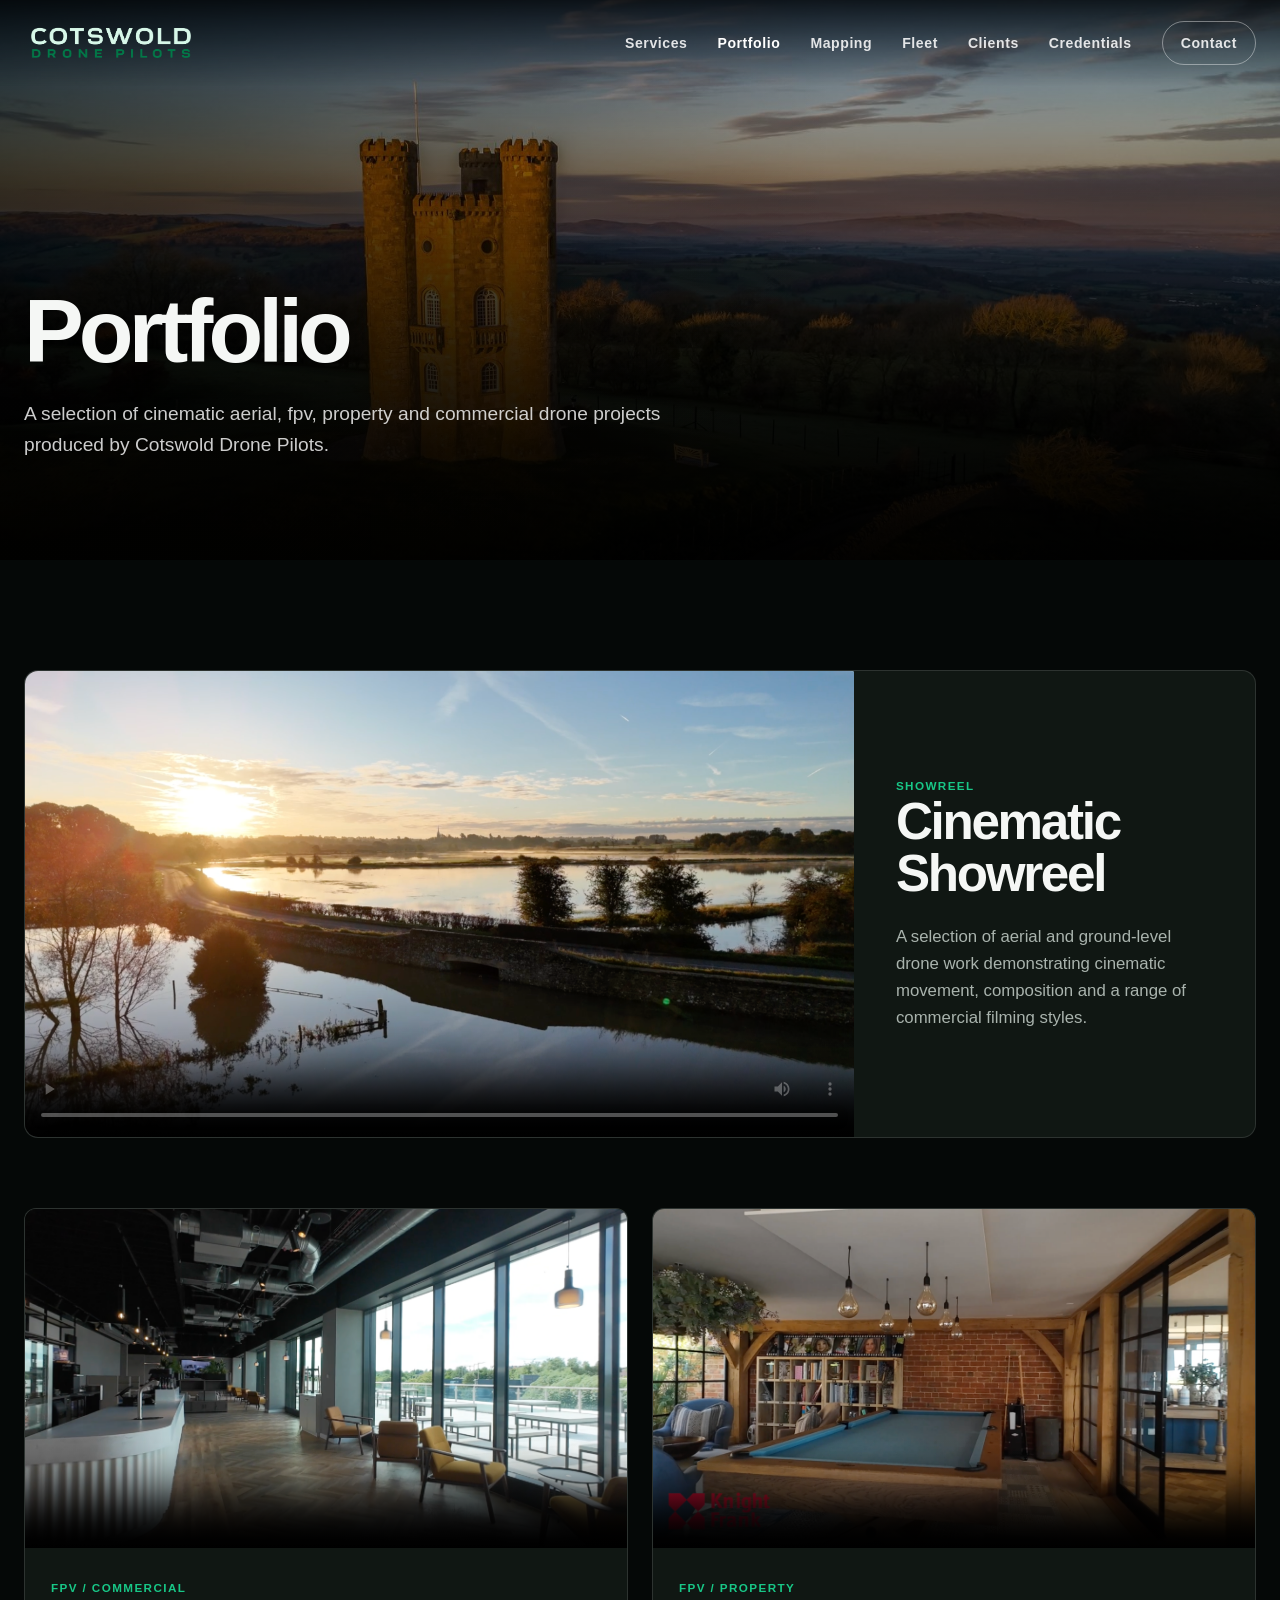
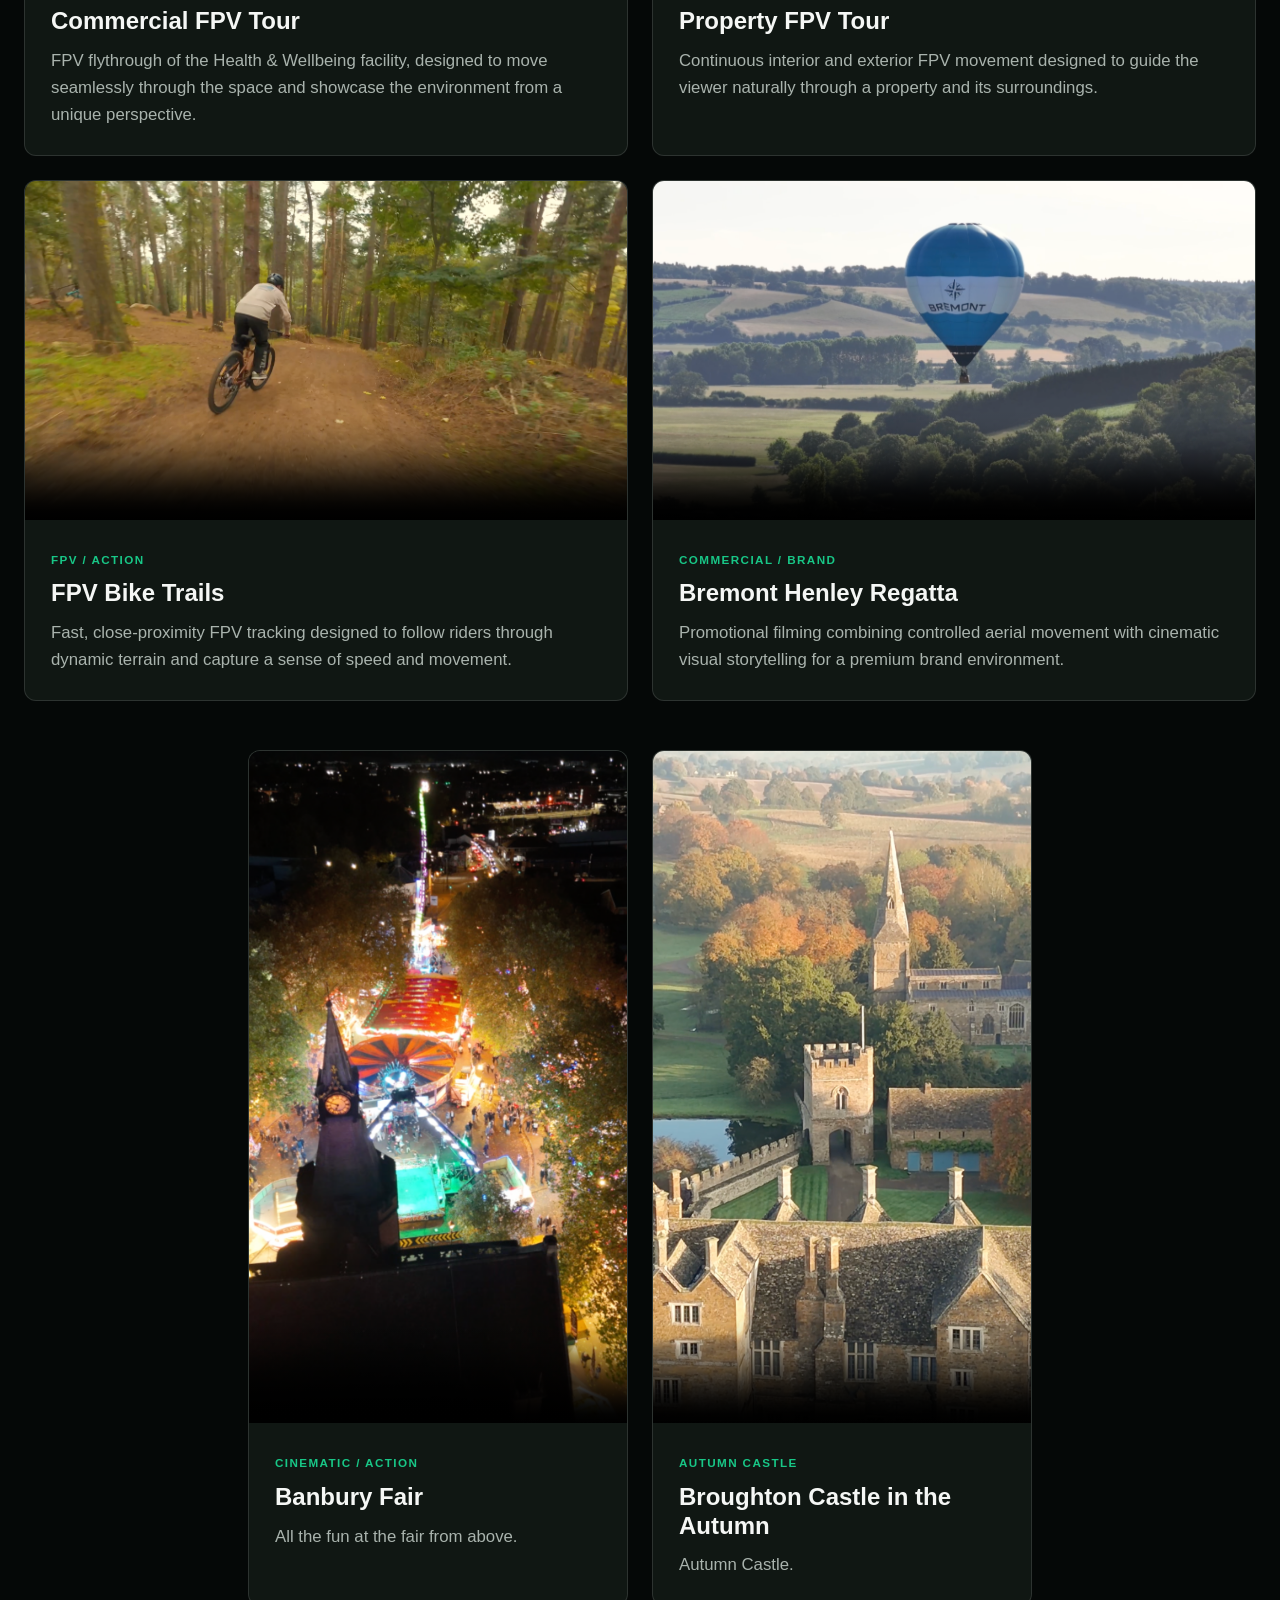
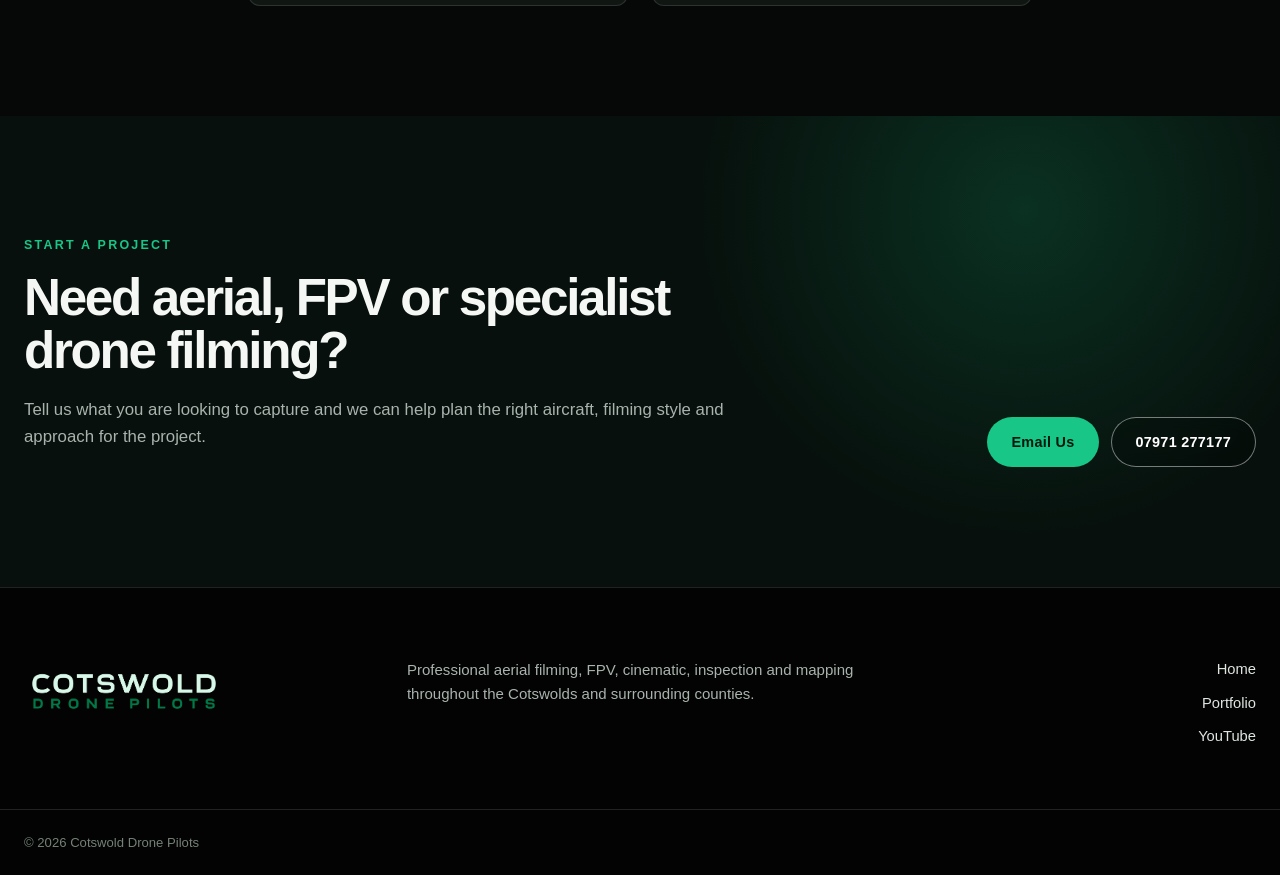
==== site/portfolio.html @ abe0d417 "Initial Project 5 - Cotswold Drone Pilots AWS website" ====
<!DOCTYPE html>
<html lang="en">
<head>
    <meta charset="UTF-8">
    <meta name="viewport" content="width=device-width, initial-scale=1.0">
    <meta name="description" content="Cotswold Drone Pilots portfolio – cinematic aerial filming, FPV flythroughs, vehicle films, property, commercial and inspection work.">
    <title>Portfolio | Cotswold Drone Pilots</title>
    <link rel="stylesheet" href="styles.css">

<style>
.vertical-projects-heading {
    margin-top: 80px;
    margin-bottom: 32px;
}
.vertical-projects-heading h2 {
    margin-bottom: 0;
}
.portfolio-vertical-grid {
    display: grid;
    grid-template-columns: repeat(2, minmax(0, 380px));
    gap: 24px;
    justify-content: center;
}
.portfolio-vertical-grid .portfolio-video video {
    aspect-ratio: 9 / 16;
    object-fit: cover;
}
.portfolio-vertical-grid .portfolio-card {
    width: 100%;
}
@media (max-width: 760px) {
    .portfolio-vertical-grid {
        grid-template-columns: repeat(2, minmax(0, 1fr));
    }
}
@media (max-width: 520px) {
    .portfolio-vertical-grid {
        grid-template-columns: 1fr;
        max-width: 360px;
        margin-inline: auto;
    }
}
</style>

</head>
<body>
<header class="site-header">
    <div class="nav-wrap">
        <a class="brand" href="index.html" aria-label="Cotswold Drone Pilots home">
            <img src="images/logo-cdp-on-black.png" alt="Cotswold Drone Pilots">
        </a>
        <button class="menu-toggle" aria-label="Open navigation" aria-expanded="false">
            <span></span><span></span><span></span>
        </button>
        <nav class="main-nav">
            <a href="index.html#services">Services</a>
            <a href="portfolio.html" aria-current="page">Portfolio</a>
            <a href="index.html#mapping">Mapping</a>
            <a href="index.html#fleet">Fleet</a>
            <a href="index.html#clients">Clients</a>
            <a href="index.html#credentials">Credentials</a>
            <a class="nav-cta" href="index.html#contact">Contact</a>
        </nav>
    </div>
</header>

<main>
<section class="portfolio-hero">
    <div class="portfolio-hero-shade"></div>
    <div class="container portfolio-hero-content">
        <h1>Portfolio</h1>
        <p>A selection of cinematic aerial, fpv, property and commercial drone projects produced by Cotswold Drone Pilots.</p>
    </div>
</section>

<section class="section portfolio-section">
    <div class="container">

        <article class="portfolio-feature">
            <div class="portfolio-video">
                <video controls preload="metadata" playsinline poster="images/image-showreel-still.png">
                    <source src="videos/video-cinematic-showreel.mp4" type="video/mp4">
                </video>
            </div>
            <div class="portfolio-copy">
                <span class="portfolio-tag">Showreel</span>
                <h2>Cinematic Showreel</h2>
                <p>A selection of aerial and ground-level drone work demonstrating cinematic movement, composition and a range of commercial filming styles.</p>
            </div>
        </article>

        <div class="portfolio-grid">
            

            <article class="portfolio-card">
                <div class="portfolio-video"><video controls preload="metadata" playsinline poster="images/image-merc-still.png"><source src="videos/video-fpv-hw-flythrough-720.mp4" type="video/mp4"></video></div>
                <div class="portfolio-card-copy"><span class="portfolio-tag">fpv / commercial</span><h3>Commercial FPV Tour</h3><p>FPV flythrough of the Health & Wellbeing facility, designed to move seamlessly through the space and showcase the environment from a unique perspective.</p></div>
            </article>

            <article class="portfolio-card">
                <div class="portfolio-video"><video controls preload="metadata" playsinline poster="images/image-pool-house-still.png"><source src="videos/video-fpv-the-pool-house-1080p.mp4" type="video/mp4"></video></div>
                <div class="portfolio-card-copy"><span class="portfolio-tag">fpv / property</span><h3>Property FPV Tour</h3><p>Continuous interior and exterior FPV movement designed to guide the viewer naturally through a property and its surroundings.</p></div>
            </article>

            <article class="portfolio-card">
                <div class="portfolio-video"><video controls preload="metadata" playsinline poster="images/image-bikes-still.png"><source src="videos/video-fpv-bikes.mp4" type="video/mp4"></video></div>
                <div class="portfolio-card-copy"><span class="portfolio-tag">fpv / action</span><h3>FPV Bike Trails</h3><p>Fast, close-proximity FPV tracking designed to follow riders through dynamic terrain and capture a sense of speed and movement.</p></div>
            </article>

            <article class="portfolio-card">
                <div class="portfolio-video"><video controls preload="metadata" playsinline poster="images/image-bremont-still.png"><source src="videos/video-bremont-promo.mp4" type="video/mp4"></video></div>
                <div class="portfolio-card-copy"><span class="portfolio-tag">commercial / brand</span><h3>Bremont Henley Regatta</h3><p>Promotional filming combining controlled aerial movement with cinematic visual storytelling for a premium brand environment.</p></div>
            </article>

        </div>

            <div class="portfolio-copy">
                <span class="portfolio-tag"></span>
                <h2></h2>
                <p></p>
            </div>

        <div class="portfolio-vertical-grid">

            <article class="portfolio-card">
                <div class="portfolio-video"><video controls preload="metadata" playsinline poster="images/image-banbury-fair-still.png"><source src="videos/v-video-banbury-fair.mov" type="video/mov"></video></div>
                <div class="portfolio-card-copy"><span class="portfolio-tag">Cinematic / Action</span><h3>Banbury Fair</h3><p>All the fun at the fair from above.</p></div>
            </article>

            <article class="portfolio-card">
                <div class="portfolio-video"><video controls preload="metadata" playsinline poster="images/image-broughton-still.png"><source src="videos/v-video-broughton-castle.mp4" type="video/mp4"></video></div>
                <div class="portfolio-card-copy"><span class="portfolio-tag">Autumn Castle</span><h3>Broughton Castle in the Autumn</h3><p>Autumn Castle.</p></div>
            </article>
        </div>
    </div>
</section>

<section class="contact-section">
    <div class="container contact-layout">
        <div>
            <p class="section-kicker">Start a project</p>
            <h2>Need aerial, FPV or specialist drone filming?</h2>
            <p>Tell us what you are looking to capture and we can help plan the right aircraft, filming style and approach for the project.</p>
        </div>
        <div class="contact-actions">
            <a class="btn btn-primary" href="mailto:gareth@cotswolddronepilots.com">Email Us</a>
            <a class="btn btn-secondary" href="tel:+447971277177">07971 277177</a>
        </div>
    </div>
</section>
</main>

<footer class="site-footer">
    <div class="container footer-layout">
        <div class="footer-brand"><a href="index.html"><img src="images/logo-cdp-on-black.png" alt="Cotswold Drone Pilots"></a></div>
        <p>Professional aerial filming, FPV, cinematic, inspection and mapping throughout the Cotswolds and surrounding counties.</p>
        <div class="footer-links">
            <a href="index.html">Home</a>
            <a href="portfolio.html">Portfolio</a>
            <a href="https://www.youtube.com/@CotswoldDronePilots" target="_blank" rel="noopener">YouTube</a>
        </div>
    </div>
    <div class="footer-bottom"><div class="container">&copy; <span id="year"></span> Cotswold Drone Pilots</div></div>
</footer>

<script>
const menuToggle = document.querySelector('.menu-toggle');
const mainNav = document.querySelector('.main-nav');
menuToggle.addEventListener('click', () => {
    const open = mainNav.classList.toggle('open');
    menuToggle.setAttribute('aria-expanded', open);
});
document.querySelectorAll('.main-nav a').forEach(link => {
    link.addEventListener('click', () => {
        mainNav.classList.remove('open');
        menuToggle.setAttribute('aria-expanded', 'false');
    });
});
document.getElementById('year').textContent = new Date().getFullYear();
</script>
</body>
</html>
---- site/styles.css ----
/* ------------------------------------------------------------
   Cotswold Drone Pilots
   Static website - Version 1
   ------------------------------------------------------------ */

:root {
    --bg: #050807;
    --bg-soft: #0b100e;
    --panel: #101713;
    --panel-2: #151d19;
    --text: #f5f7f5;
    --muted: #a9b3ad;
    --line: rgba(255,255,255,0.12);
    --green: #00a86b;
    --green-bright: #18c787;
    --max: 1240px;
    --header-h: 86px;
}

* {
    box-sizing: border-box;
}

html {
    scroll-behavior: smooth;
}

body {
    margin: 0;
    background: var(--bg);
    color: var(--text);
    font-family: Inter, -apple-system, BlinkMacSystemFont, "Segoe UI", Roboto, Helvetica, Arial, sans-serif;
    line-height: 1.6;
    -webkit-font-smoothing: antialiased;
}

img,
video {
    display: block;
    max-width: 100%;
}

a {
    color: inherit;
    text-decoration: none;
}

button,
a {
    -webkit-tap-highlight-color: transparent;
}

.container {
    width: min(calc(100% - 48px), var(--max));
    margin-inline: auto;
}

.section {
    padding: 110px 0;
}

.section-dark {
    background: var(--bg-soft);
}

.section-kicker {
    margin: 0 0 16px;
    color: var(--green-bright);
    font-size: 0.78rem;
    font-weight: 700;
    letter-spacing: 0.18em;
    text-transform: uppercase;
}

h1,
h2,
h3,
p {
    margin-top: 0;
}

h1 {
    max-width: 1000px;
    margin-bottom: 24px;
    font-size: clamp(3rem, 7vw, 6.6rem);
    line-height: 0.98;
    letter-spacing: -0.055em;
    font-weight: 750;
}

h2 {
    margin-bottom: 24px;
    font-size: clamp(2.2rem, 4vw, 4.1rem);
    line-height: 1.02;
    letter-spacing: -0.045em;
}

h3 {
    margin-bottom: 12px;
    font-size: 1.3rem;
    line-height: 1.2;
}

p {
    color: var(--muted);
    font-size: 1.05rem;
}

.site-header {
    position: fixed;
    inset: 0 0 auto 0;
    height: var(--header-h);
    z-index: 1000;
    background: linear-gradient(to bottom, rgba(0,0,0,0.8), rgba(0,0,0,0));
}

.nav-wrap {
    width: min(calc(100% - 48px), 1400px);
    height: 100%;
    margin-inline: auto;
    display: flex;
    align-items: center;
    justify-content: space-between;
}

.brand img {
    width: 210px;
    max-height: 58px;
    object-fit: contain;
    object-position: left center;
}

.main-nav {
    display: flex;
    align-items: center;
    gap: 30px;
}

.main-nav a {
    font-size: 0.88rem;
    font-weight: 600;
    letter-spacing: 0.04em;
    color: rgba(255,255,255,0.86);
}

.main-nav a:hover {
    color: #fff;
}

.main-nav .nav-cta {
    padding: 10px 18px;
    border: 1px solid rgba(255,255,255,0.4);
    border-radius: 999px;
}

.menu-toggle {
    display: none;
    border: 0;
    background: none;
    padding: 10px;
}

.menu-toggle span {
    display: block;
    width: 26px;
    height: 2px;
    margin: 5px 0;
    background: #fff;
}

/* HERO */

.hero {
    min-height: 100svh;
    position: relative;
    display: flex;
    align-items: flex-end;
    overflow: hidden;
    background: #000;
}

.hero-video {
    position: absolute;
    inset: 0;
    width: 100%;
    height: 100%;
    object-fit: cover;
}

/* HERO SOUND BUTTON */


.sound-toggle {
    position: absolute;
    top: 110px;
    right: 35px;
    z-index: 10;
    display: flex;
    align-items: center;
    gap: 8px;
    padding: 10px 16px;
    color: #fff;
    background: rgba(0, 0, 0, 0.45);
    border: 1px solid rgba(255, 255, 255, 0.35);
    border-radius: 999px;
    font-family: inherit;
    font-size: 0.85rem;
    font-weight: 600;
    cursor: pointer;
    backdrop-filter: blur(8px);
    transition: background-color .2s ease, border-color .2s ease, transform .2s ease;
}

.sound-toggle:hover {
    background: rgba(0, 0, 0, 0.75);
    border-color: rgba(255, 255, 255, 0.8);
    transform: translateY(-2px);
}

#soundIcon {
    font-size: 1.15rem;
    line-height: 1;
}


.hero-overlay {
    position: absolute;
    inset: 0;
    background:
        linear-gradient(to top, rgba(0,0,0,0.88) 0%, rgba(0,0,0,0.35) 48%, rgba(0,0,0,0.30) 100%),
        linear-gradient(to right, rgba(0,0,0,0.30), transparent 60%);
}

.hero-content {
    position: relative;
    z-index: 2;
    width: min(calc(100% - 48px), 1400px);
    margin: 0 auto;
    padding: 180px 0 72px;
}

.eyebrow {
    margin-bottom: 20px;
    color: rgba(255,255,255,0.82);
    font-size: 0.8rem;
    font-weight: 700;
    letter-spacing: 0.18em;
    text-transform: uppercase;
}

.hero-copy {
    max-width: 700px;
    margin-bottom: 34px;
    color: rgba(255,255,255,0.80);
    font-size: clamp(1.05rem, 1.7vw, 1.35rem);
}

.hero-actions {
    display: flex;
    flex-wrap: wrap;
    gap: 14px;
    margin-bottom: 58px;
}

.btn {
    display: inline-flex;
    align-items: center;
    justify-content: center;
    min-height: 50px;
    padding: 0 24px;
    border-radius: 999px;
    font-weight: 700;
    font-size: 0.9rem;
    letter-spacing: 0.02em;
    transition: transform .2s ease, background-color .2s ease, border-color .2s ease;
}

.btn:hover {
    transform: translateY(-2px);
}

.btn-primary {
    color: #00190f;
    background: var(--green-bright);
}

.btn-primary:hover {
    background: #27da98;
}

.btn-secondary {
    color: #fff;
    border: 1px solid rgba(255,255,255,0.45);
    background: rgba(0,0,0,0.18);
    backdrop-filter: blur(8px);
}

.btn-secondary:hover {
    border-color: rgba(255,255,255,0.85);
}

.hero-stats {
    display: flex;
    gap: 42px;
}

.hero-stats div {
    display: grid;
    gap: 2px;
}

.hero-stats strong {
    font-size: 1.15rem;
}

.hero-stats span {
    color: rgba(255,255,255,0.62);
    font-size: 0.82rem;
}

.scroll-cue {
    position: absolute;
    right: 36px;
    bottom: 40px;
    z-index: 3;
    width: 34px;
    height: 58px;
    border: 1px solid rgba(255,255,255,0.34);
    border-radius: 999px;
}

.scroll-cue span {
    position: absolute;
    top: 13px;
    left: 50%;
    width: 4px;
    height: 4px;
    margin-left: -2px;
    border-radius: 50%;
    background: #fff;
    animation: scrollDot 1.8s infinite;
}

@keyframes scrollDot {
    0% { transform: translateY(0); opacity: 0; }
    25% { opacity: 1; }
    70% { opacity: 1; }
    100% { transform: translateY(22px); opacity: 0; }
}

/* INTRO */

.split {
    display: grid;
    grid-template-columns: minmax(0, 1fr) minmax(0, 1fr);
    gap: 80px;
    align-items: start;
}

.intro-section {
    background: #fff;
    color: #0a0d0b;
}

.intro-section .section-kicker {
    color: #087d54;
}

.intro-section h2 {
    max-width: 560px;
}

.intro-copy p {
    color: #59625d;
    font-size: 1.15rem;
}

/* SERVICES */

.section-heading {
    max-width: 760px;
    margin-bottom: 56px;
}

.section-heading.centered {
    margin-inline: auto;
    text-align: center;
}

.service-grid {
    display: grid;
    grid-template-columns: repeat(3, 1fr);
    border-top: 1px solid var(--line);
    border-left: 1px solid var(--line);
}

.service-card {
    min-height: 290px;
    padding: 32px;
    border-right: 1px solid var(--line);
    border-bottom: 1px solid var(--line);
    background: rgba(255,255,255,0.015);
}

.service-card:hover {
    background: rgba(255,255,255,0.035);
}

.service-number {
    display: block;
    margin-bottom: 70px;
    color: var(--green-bright);
    font-size: 0.78rem;
    font-weight: 700;
    letter-spacing: 0.12em;
}

.service-card p {
    margin-bottom: 0;
    font-size: 0.96rem;
}

/* VISUAL FEATURE */

.visual-feature {
    min-height: 760px;
    position: relative;
    display: flex;
    align-items: flex-end;
    overflow: hidden;
}

.visual-feature > img {
    position: absolute;
    inset: 0;
    width: 100%;
    height: 100%;
    object-fit: cover;
}

.visual-shade {
    position: absolute;
    inset: 0;
    background: linear-gradient(to top, rgba(0,0,0,0.86), rgba(0,0,0,0.05) 70%);
}

.visual-content {
    position: relative;
    z-index: 2;
    width: min(calc(100% - 48px), var(--max));
    margin-inline: auto;
    padding: 90px 0;
}

.visual-content h2 {
    max-width: 720px;
}

.visual-content p:last-child {
    max-width: 650px;
    color: rgba(255,255,255,0.78);
}

/* MAPPING */

.mapping-section {
    background: #fff;
    color: #0b0e0c;
}

.media-split {
    align-items: center;
}

.media-panel {
    min-width: 0;
}

.media-panel img {
    width: 100%;
    aspect-ratio: 4 / 3;
    object-fit: cover;
    border-radius: 10px;
}

.content-panel {
    padding: 30px 0;
}

.content-panel .section-kicker {
    color: #087d54;
}

.content-panel p {
    color: #5d6761;
}

/* FLEET */

.fleet-grid {
    display: grid;
    grid-template-columns: repeat(2, 1fr);
    gap: 22px;
}

.fleet-card {
    overflow: hidden;
    border: 1px solid var(--line);
    border-radius: 12px;
    background: var(--panel);
}

.fleet-image {
    aspect-ratio: 16 / 10;
    overflow: hidden;
}

.fleet-image img {
    width: 100%;
    height: 100%;
    object-fit: cover;
    transition: transform .55s ease;
}

.fleet-card:hover .fleet-image img {
    transform: scale(1.025);
}

.fleet-copy {
    padding: 26px;
}

.fleet-copy p {
    margin-bottom: 0;
    font-size: 0.95rem;
}

/* CLIENTS */

.clients-section {
    background: #030504;
}

.client-grid {
    display: grid;
    grid-template-columns: repeat(4, 1fr);
    border-top: 1px solid var(--line);
    border-left: 1px solid var(--line);
}

.client-logo {
    min-height: 160px;
    padding: 35px;
    display: flex;
    align-items: center;
    justify-content: center;
    border-right: 1px solid var(--line);
    border-bottom: 1px solid var(--line);
}

.client-logo img {
    max-width: 210px;
    max-height: 72px;
    object-fit: contain;
    opacity: 0.86;
    filter: grayscale(1);
    transition: opacity .2s ease, transform .2s ease, filter .2s ease;
}

.client-logo:hover img {
    opacity: 1;
    filter: grayscale(0);
    transform: scale(1.03);
}

/* CREDENTIALS */

.credentials-section {
    background: #fff;
    color: #0b0e0c;
}

.credentials-section .section-kicker {
    color: #087d54;
}

.credentials-section p {
    color: #5c6660;
}

.credentials-layout {
    align-items: center;
}

.credential-cards {
    display: grid;
    gap: 18px;
}

.credential-card {
    display: flex;
    align-items: center;
    gap: 22px;
    padding: 24px;
    border: 1px solid #dfe5e1;
    border-radius: 10px;
    background: #f7f9f7;
}

.credential-card img {
    width: 95px;
    height: 95px;
    object-fit: contain;
}

.credential-card div {
    display: grid;
    gap: 2px;
}

.credential-card strong {
    font-size: 1.25rem;
}

.credential-card span {
    color: #66716a;
}

/* CONTACT */

.contact-section {
    padding: 120px 0;
    background:
        radial-gradient(circle at 80% 20%, rgba(24,199,135,0.18), transparent 30%),
        #07100c;
}

.contact-layout {
    display: grid;
    grid-template-columns: 1.25fr 0.75fr;
    gap: 70px;
    align-items: end;
}

.contact-layout h2 {
    margin-bottom: 20px;
}

.contact-layout p {
    max-width: 720px;
}

.contact-actions {
    display: flex;
    gap: 12px;
    justify-content: flex-end;
    flex-wrap: wrap;
}

/* FOOTER */

.site-footer {
    padding-top: 70px;
    background: #020302;
    border-top: 1px solid var(--line);
}

.footer-layout {
    display: grid;
    grid-template-columns: 1fr 1.4fr 1fr;
    gap: 50px;
    align-items: start;
    padding-bottom: 60px;
}

.footer-brand img {
    width: 200px;
}

.footer-layout p {
    margin: 0;
    font-size: 0.94rem;
}

.footer-links {
    display: flex;
    flex-direction: column;
    gap: 10px;
    align-items: flex-end;
}

.footer-links a {
    color: #dfe5e1;
    font-size: 0.92rem;
}

.footer-links a:hover {
    color: var(--green-bright);
}

.footer-bottom {
    border-top: 1px solid var(--line);
    padding: 22px 0;
    color: #758078;
    font-size: 0.82rem;
}

/* RESPONSIVE */

@media (max-width: 1000px) {
    .service-grid {
        grid-template-columns: repeat(2, 1fr);
    }

    .client-grid {
        grid-template-columns: repeat(3, 1fr);
    }

    .split,
    .contact-layout {
        grid-template-columns: 1fr;
        gap: 46px;
    }

    .contact-actions {
        justify-content: flex-start;
    }
}

@media (max-width: 840px) {
    :root {
        --header-h: 74px;
    }

    .site-header {
        background: rgba(0,0,0,0.72);
        backdrop-filter: blur(12px);
    }

    .brand img {
        width: 175px;
    }

    .menu-toggle {
        display: block;
        position: relative;
        z-index: 1002;
    }

    .main-nav {
        position: fixed;
        top: 0;
        right: 0;
        width: min(86vw, 380px);
        height: 100vh;
        padding: 110px 34px 40px;
        display: flex;
        flex-direction: column;
        align-items: stretch;
        gap: 0;
        background: #07100c;
        transform: translateX(105%);
        transition: transform .25s ease;
        box-shadow: -20px 0 60px rgba(0,0,0,0.45);
    }

    .main-nav.open {
        transform: translateX(0);
    }

    .main-nav a {
        padding: 17px 0;
        border-bottom: 1px solid var(--line);
        font-size: 1rem;
    }

    .main-nav .nav-cta {
        margin-top: 20px;
        padding: 14px 18px;
        text-align: center;
        border: 1px solid rgba(255,255,255,0.35);
    }

    .hero-content {
        padding-bottom: 48px;
    }

    .hero-stats {
        gap: 22px;
        flex-wrap: wrap;
    }

    .scroll-cue {
        display: none;
    }

    .section {
        padding: 80px 0;
    }

    .fleet-grid {
        grid-template-columns: 1fr;
    }

    .client-grid {
        grid-template-columns: repeat(2, 1fr);
    }

    .footer-layout {
        grid-template-columns: 1fr;
    }

    .footer-links {
        align-items: flex-start;
    }
}

@media (max-width: 620px) {
    .container,
    .nav-wrap,
    .hero-content,
    .visual-content {
        width: min(calc(100% - 30px), var(--max));
    }

    h1 {
        font-size: clamp(2.7rem, 14vw, 4.8rem);
    }

    h2 {
        font-size: clamp(2rem, 10vw, 3.2rem);
    }

    .hero-actions {
        flex-direction: column;
        align-items: stretch;
    }

    .hero-actions .btn {
        width: 100%;
    }

    .hero-stats {
        display: grid;
        grid-template-columns: repeat(3, 1fr);
        gap: 12px;
    }

    .hero-stats strong {
        font-size: 1rem;
    }

    .hero-stats span {
        font-size: 0.72rem;
    }

    .service-grid {
        grid-template-columns: 1fr;
    }

    .service-card {
        min-height: 230px;
    }

    .service-number {
        margin-bottom: 42px;
    }

    .visual-feature {
        min-height: 620px;
    }

    .client-grid {
        grid-template-columns: 1fr 1fr;
    }

    .client-logo {
        min-height: 120px;
        padding: 22px;
    }

    .credential-card {
        align-items: flex-start;
    }

    .contact-actions {
        flex-direction: column;
        align-items: stretch;
    }

    .contact-actions .btn {
        width: 100%;
    }
}

@media (prefers-reduced-motion: reduce) {
    html {
        scroll-behavior: auto;
    }

    *,
    *::before,
    *::after {
        animation-duration: 0.01ms !important;
        animation-iteration-count: 1 !important;
        transition-duration: 0.01ms !important;
    }

    .hero-video {
        display: none;
    }

    .hero {
        background:
            linear-gradient(to top, rgba(0,0,0,0.84), rgba(0,0,0,0.25)),
            url("images/image-broadway-tower.jpeg") center / cover no-repeat;
    }
}


/* PORTFOLIO PAGE */

.portfolio-hero {
    min-height: 560px;
    position: relative;
    display: flex;
    align-items: flex-end;
    overflow: hidden;
    background:
        linear-gradient(to top, rgba(0,0,0,0.90), rgba(0,0,0,0.20)),
        url("images/image-broadway-tower.jpeg") center / cover no-repeat;
}

.portfolio-hero-shade {
    position: absolute;
    inset: 0;
    background:
        linear-gradient(to right, rgba(0,0,0,0.45), transparent 65%),
        linear-gradient(to top, rgba(0,0,0,0.82), transparent 70%);
}

.portfolio-hero-content {
    position: relative;
    z-index: 2;
    padding: 180px 0 80px;
}

.portfolio-hero-content p:last-child {
    max-width: 720px;
    color: rgba(255,255,255,0.80);
    font-size: 1.2rem;
}

.portfolio-feature {
    display: grid;
    grid-template-columns: minmax(0, 1.55fr) minmax(300px, 0.75fr);
    margin-bottom: 70px;
    overflow: hidden;
    border: 1px solid var(--line);
    border-radius: 14px;
    background: var(--panel);
}

.portfolio-feature .portfolio-copy {
    padding: 42px;
    display: flex;
    flex-direction: column;
    justify-content: center;
}

.portfolio-feature .portfolio-copy p,
.portfolio-card-copy p {
    margin-bottom: 0;
}

.portfolio-grid {
    display: grid;
    grid-template-columns: repeat(2, minmax(0, 1fr));
    gap: 24px;
}

.portfolio-card {
    overflow: hidden;
    border: 1px solid var(--line);
    border-radius: 12px;
    background: var(--panel);
}

.portfolio-video {
    background: #000;
    overflow: hidden;
}

.portfolio-video video {
    width: 100%;
    aspect-ratio: 16 / 9;
    object-fit: cover;
    background: #000;
}

.portfolio-card-copy {
    padding: 26px;
}

.portfolio-card-copy h3 {
    margin-top: 8px;
    font-size: 1.5rem;
}

.portfolio-tag {
    display: inline-block;
    color: var(--green-bright);
    font-size: 0.73rem;
    font-weight: 700;
    letter-spacing: 0.12em;
    text-transform: uppercase;
}

.main-nav a[aria-current="page"] {
    color: #fff;
}

@media (max-width: 1000px) {
    .portfolio-feature { grid-template-columns: 1fr; }
}

@media (max-width: 760px) {
    .portfolio-hero { min-height: 500px; }
    .portfolio-grid { grid-template-columns: 1fr; }
    .portfolio-feature .portfolio-copy { padding: 28px; }
}
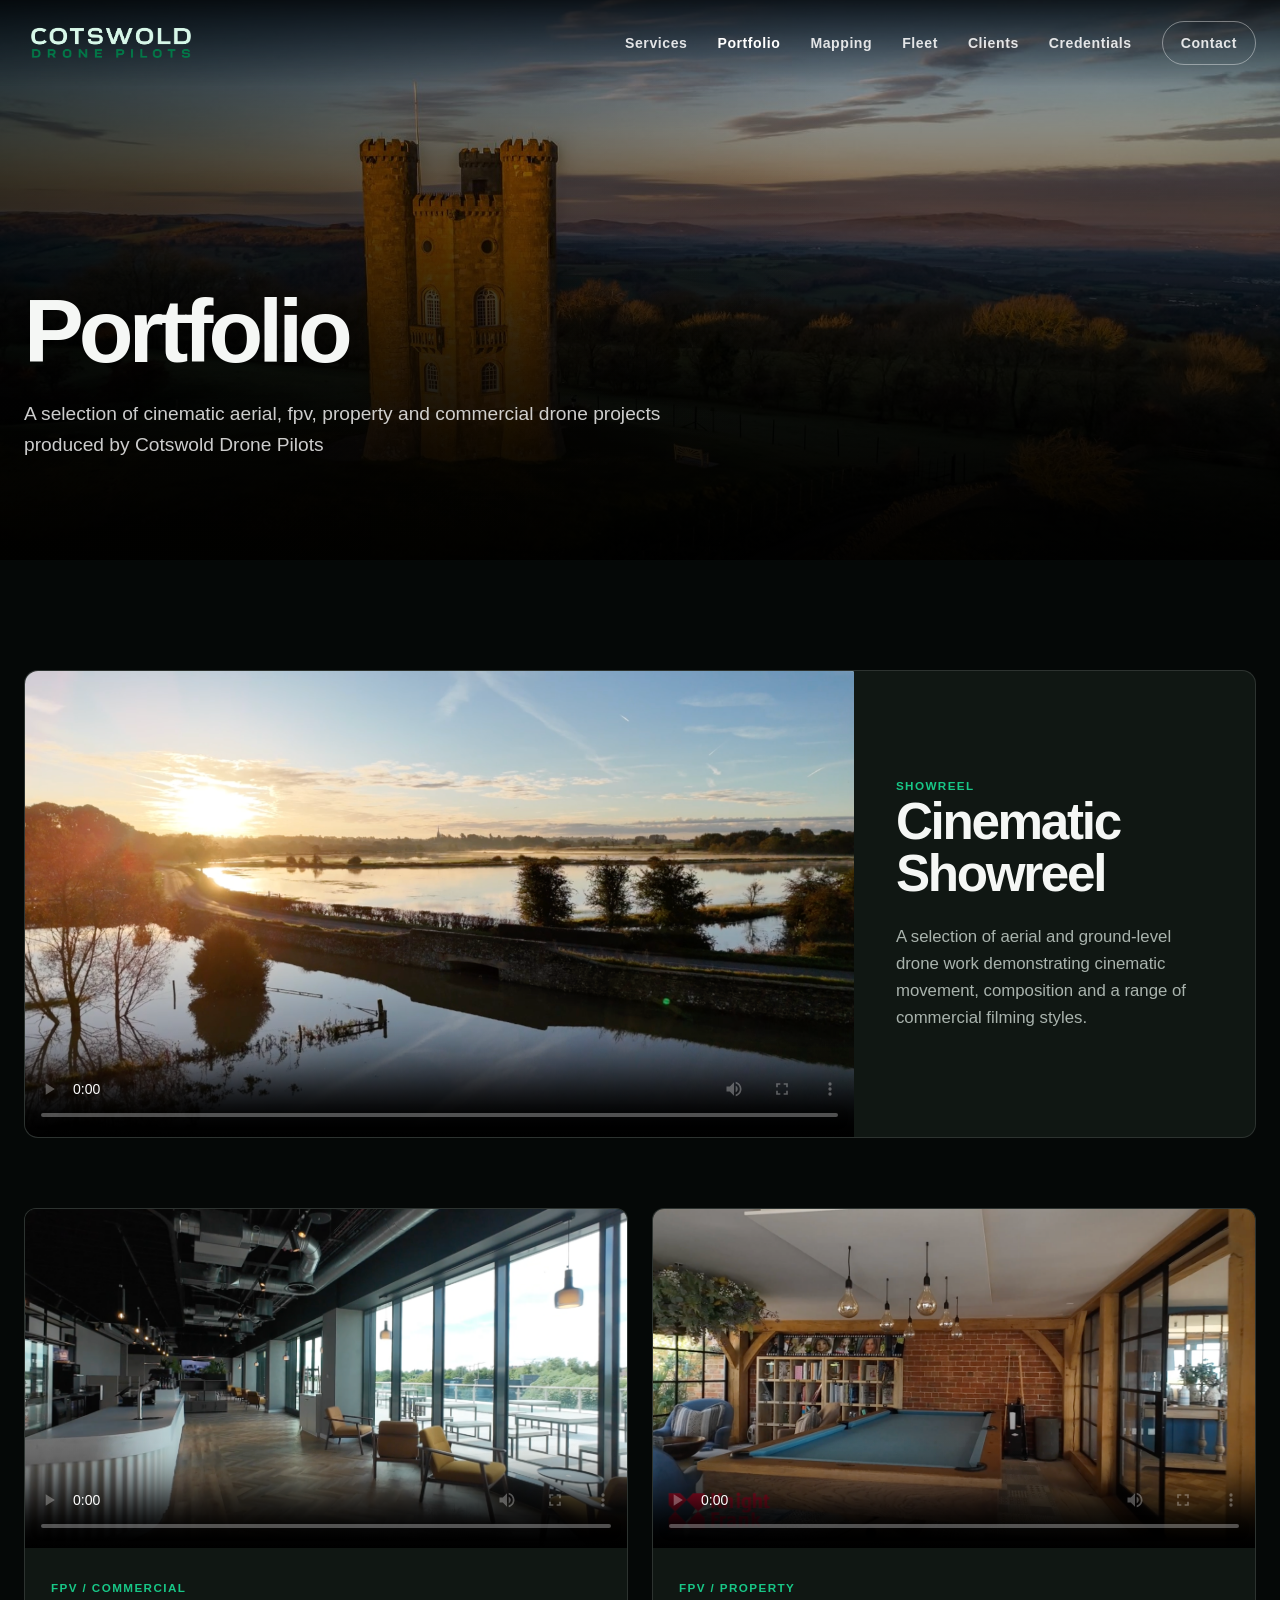
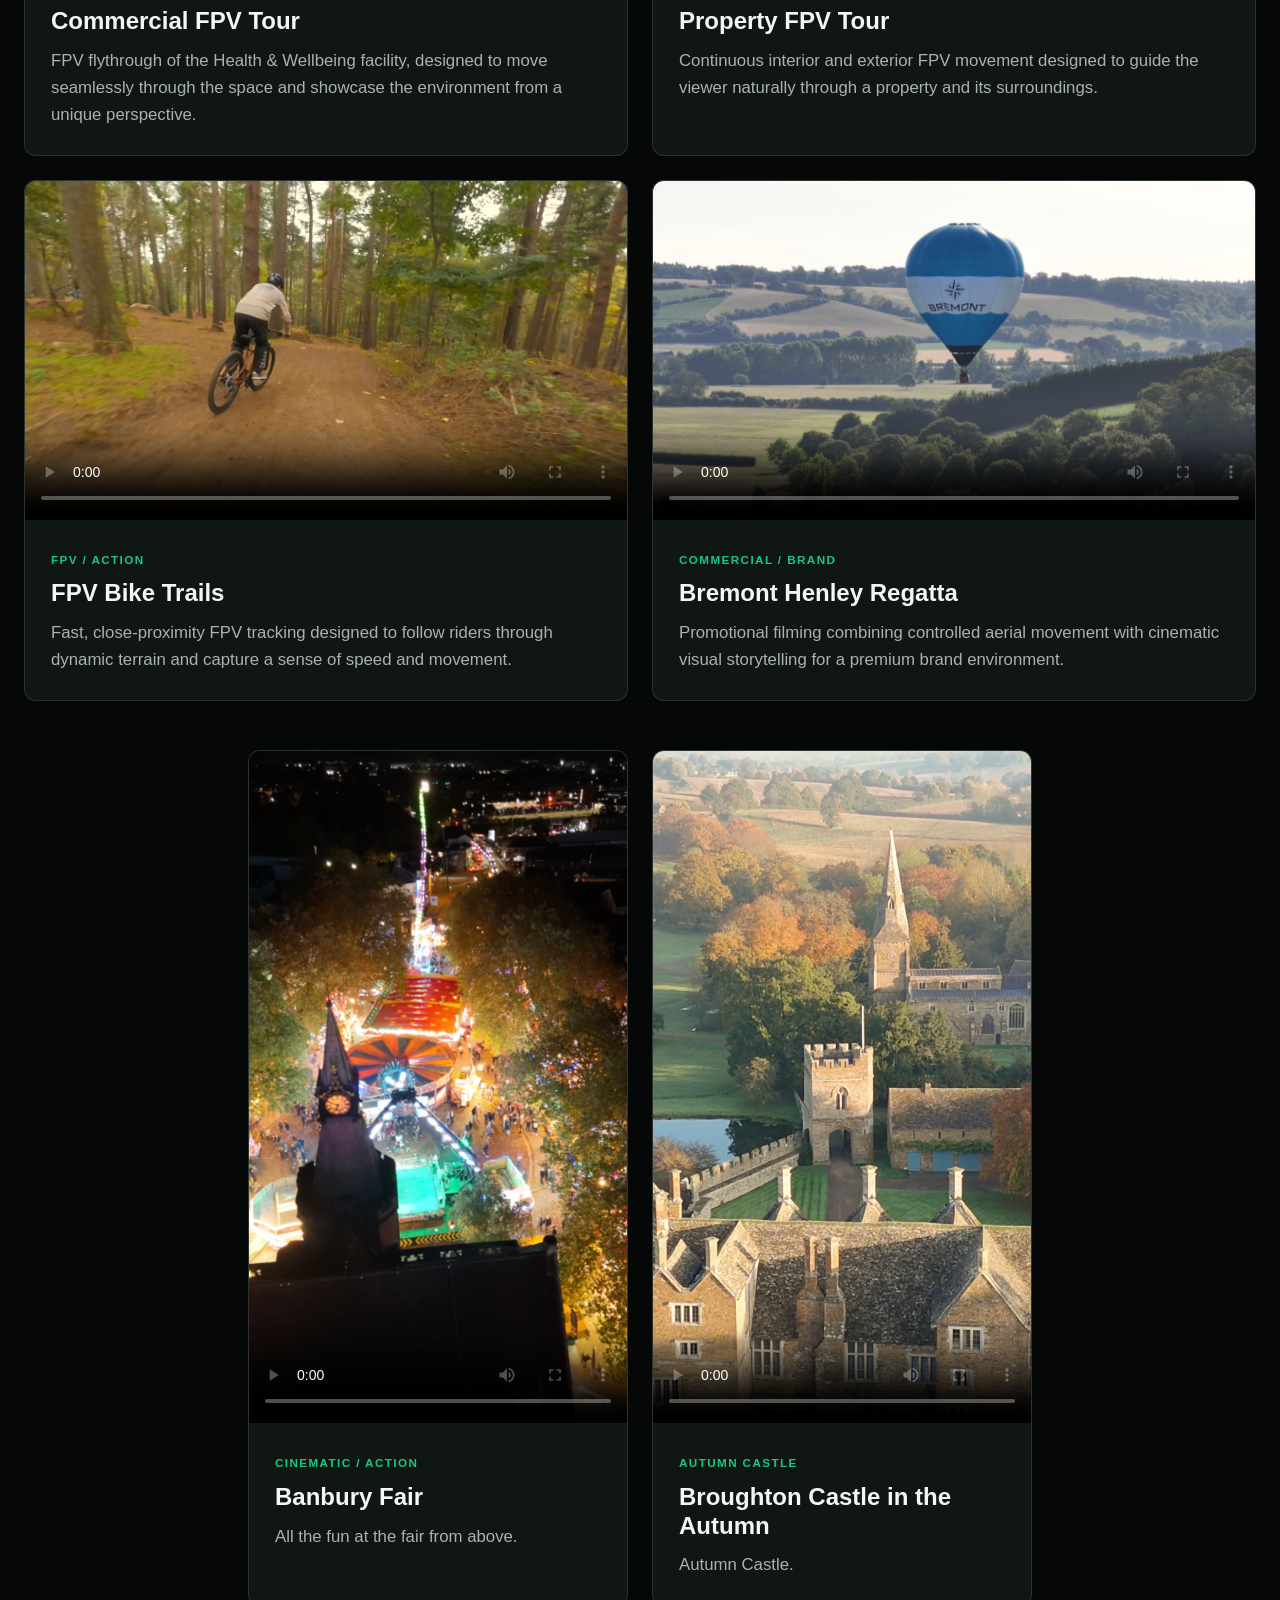
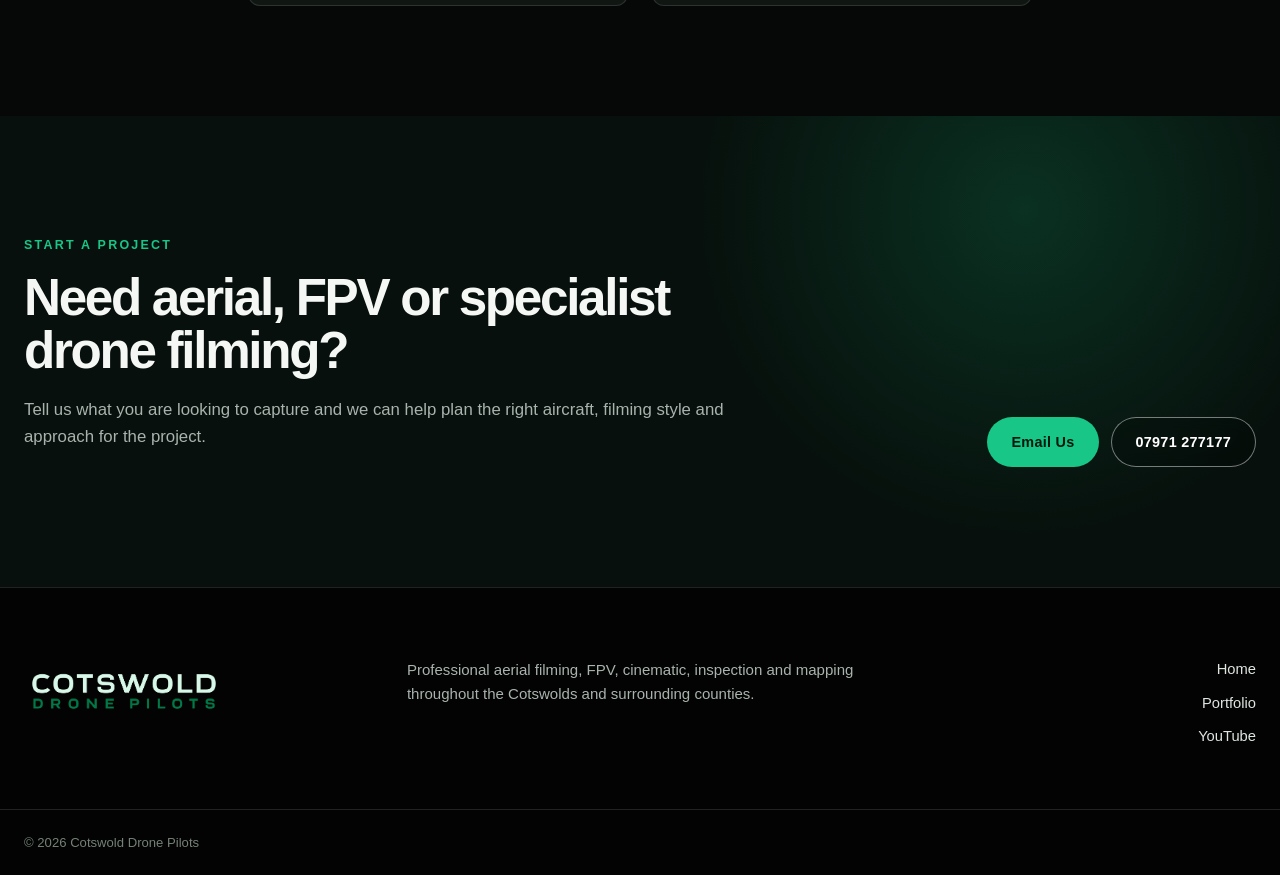
==== commit e46f5762: "Update portfolio.html" ====
--- a/site/portfolio.html
+++ b/site/portfolio.html
@@ -69,7 +69,7 @@
     <div class="portfolio-hero-shade"></div>
     <div class="container portfolio-hero-content">
         <h1>Portfolio</h1>
-        <p>A selection of cinematic aerial, fpv, property and commercial drone projects produced by Cotswold Drone Pilots.</p>
+        <p>A selection of cinematic aerial, fpv, property and commercial drone projects produced by Cotswold Drone Pilots</p>
     </div>
 </section>
 
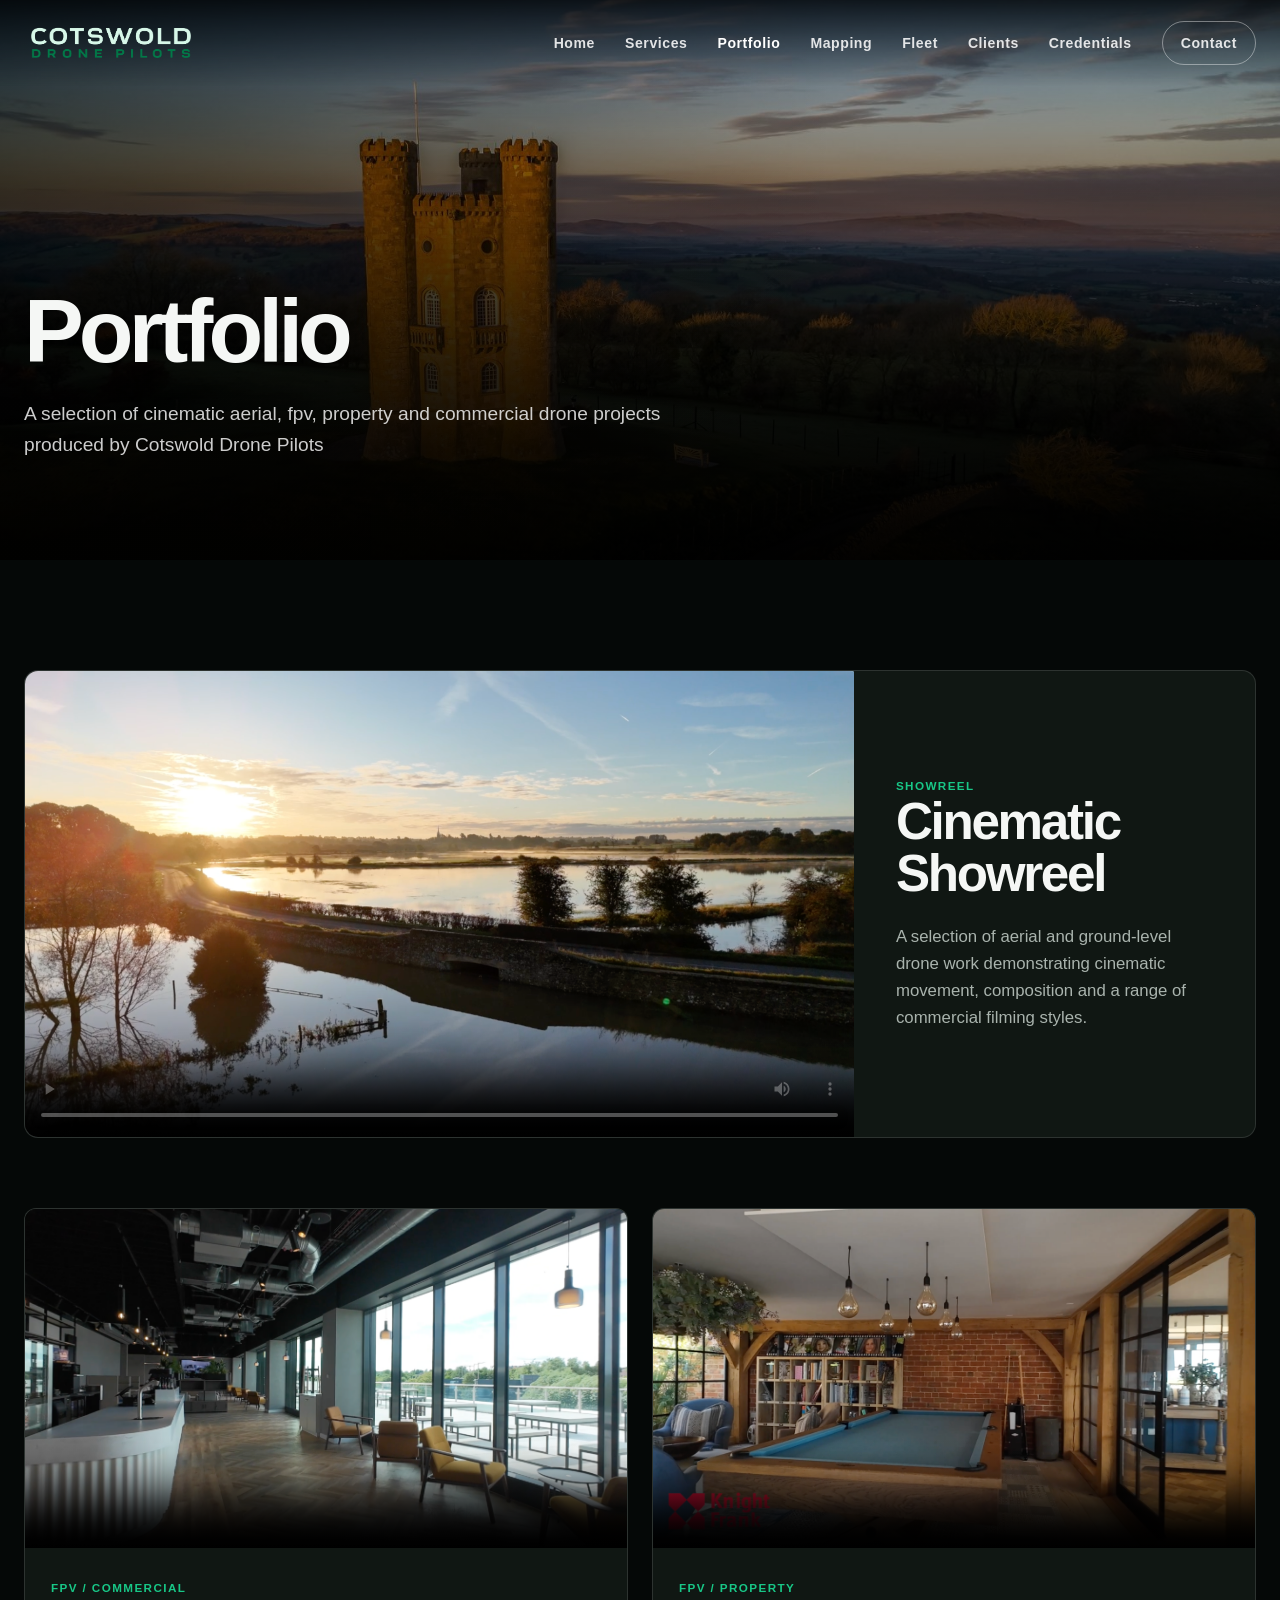
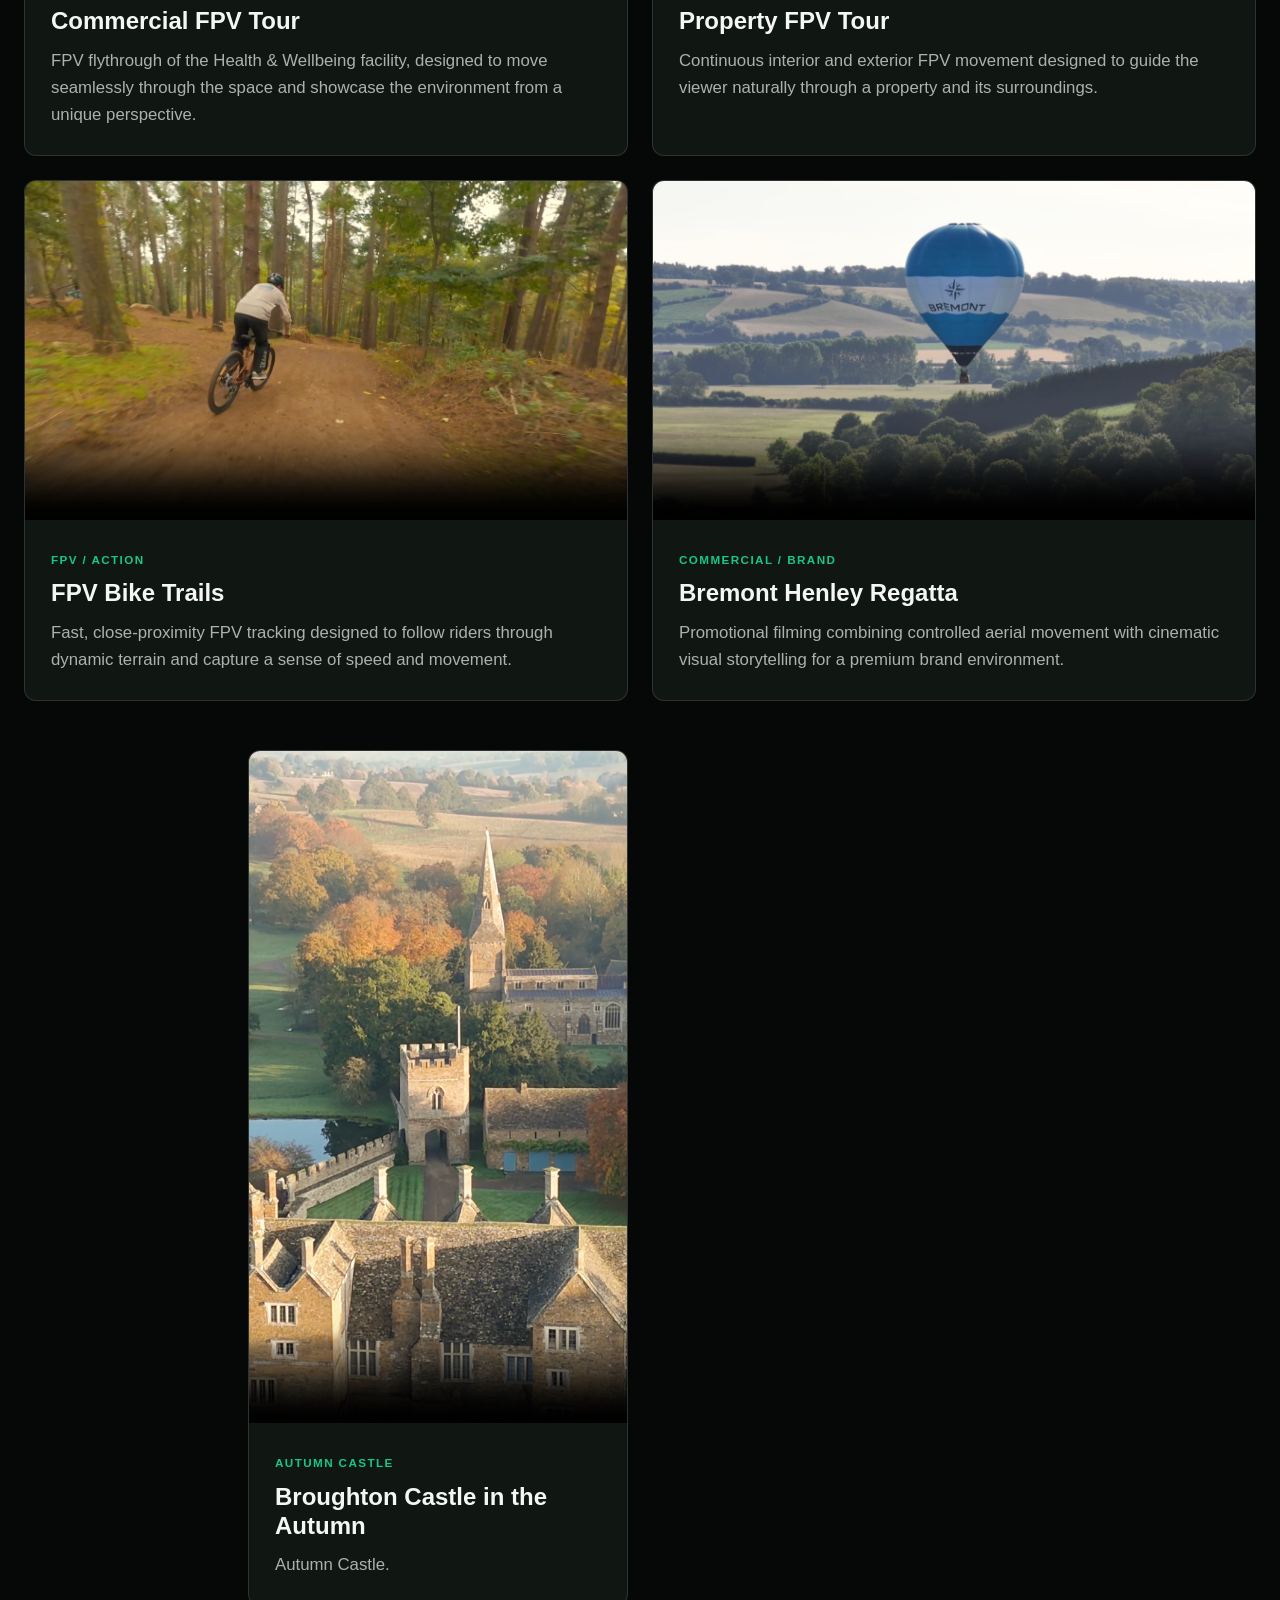
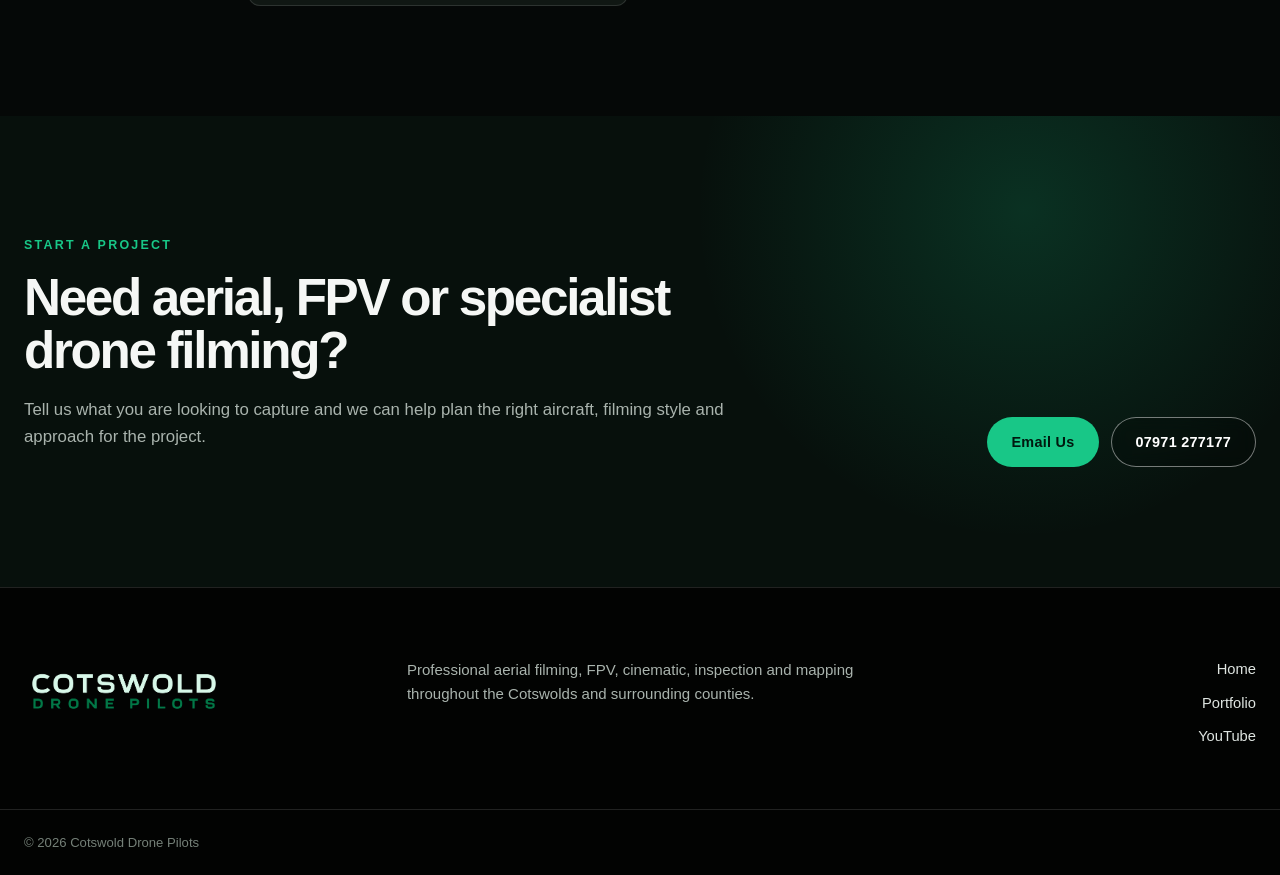
==== commit e7fc4a53: "." ====
--- a/site/portfolio.html
+++ b/site/portfolio.html
@@ -5,7 +5,7 @@
     <meta name="viewport" content="width=device-width, initial-scale=1.0">
     <meta name="description" content="Cotswold Drone Pilots portfolio – cinematic aerial filming, FPV flythroughs, vehicle films, property, commercial and inspection work.">
     <title>Portfolio | Cotswold Drone Pilots</title>
-    <link rel="stylesheet" href="styles.css">
+    <link rel="icon" type="image/png" href="images/favicon.png">    <link rel="stylesheet" href="styles.css">
 
 <style>
 .vertical-projects-heading {
@@ -53,10 +53,11 @@
             <span></span><span></span><span></span>
         </button>
         <nav class="main-nav">
+            <a href="index.html#home">Home</a>
             <a href="index.html#services">Services</a>
             <a href="portfolio.html" aria-current="page">Portfolio</a>
             <a href="index.html#mapping">Mapping</a>
-            <a href="index.html#fleet">Fleet</a>
+            <a href="fleet.html">Fleet</a>
             <a href="index.html#clients">Clients</a>
             <a href="index.html#credentials">Credentials</a>
             <a class="nav-cta" href="index.html#contact">Contact</a>
@@ -98,7 +99,7 @@
             </article>
 
             <article class="portfolio-card">
-                <div class="portfolio-video"><video controls preload="metadata" playsinline poster="images/image-pool-house-still.png"><source src="videos/video-fpv-the-pool-house-1080p.mp4" type="video/mp4"></video></div>
+                <div class="portfolio-video"><video controls preload="metadata" playsinline poster="images/image-pool-house-still.png"><source src="videos/video-fpv-the-pool-house-720.mp4" type="video/mp4"></video></div>
                 <div class="portfolio-card-copy"><span class="portfolio-tag">fpv / property</span><h3>Property FPV Tour</h3><p>Continuous interior and exterior FPV movement designed to guide the viewer naturally through a property and its surroundings.</p></div>
             </article>
 
@@ -122,10 +123,6 @@
 
         <div class="portfolio-vertical-grid">
 
-            <article class="portfolio-card">
-                <div class="portfolio-video"><video controls preload="metadata" playsinline poster="images/image-banbury-fair-still.png"><source src="videos/v-video-banbury-fair.mov" type="video/mov"></video></div>
-                <div class="portfolio-card-copy"><span class="portfolio-tag">Cinematic / Action</span><h3>Banbury Fair</h3><p>All the fun at the fair from above.</p></div>
-            </article>
 
             <article class="portfolio-card">
                 <div class="portfolio-video"><video controls preload="metadata" playsinline poster="images/image-broughton-still.png"><source src="videos/v-video-broughton-castle.mp4" type="video/mp4"></video></div>
--- a/site/styles.css
+++ b/site/styles.css
@@ -1029,3 +1029,32 @@
     .portfolio-grid { grid-template-columns: 1fr; }
     .portfolio-feature .portfolio-copy { padding: 28px; }
 }
+
+
+/* FLEET PAGE */
+.fleet-page-hero {
+    min-height: 560px;
+    display: flex;
+    align-items: flex-end;
+    background:
+        radial-gradient(circle at 78% 38%, rgba(24,199,135,0.18), transparent 28%),
+        linear-gradient(135deg, #050807 0%, #0b100e 55%, #07100c 100%);
+}
+.fleet-page-hero-content {
+    padding: 190px 0 85px;
+}
+.fleet-page-hero-content h1 {
+    margin-bottom: 28px;
+}
+.fleet-page-hero-content > p:last-child {
+    max-width: 760px;
+    color: rgba(255,255,255,0.75);
+    font-size: 1.15rem;
+}
+.fleet-page-section {
+    padding-top: 90px;
+}
+@media (max-width: 760px) {
+    .fleet-page-hero { min-height: 500px; }
+    .fleet-page-hero-content { padding: 160px 0 65px; }
+}
